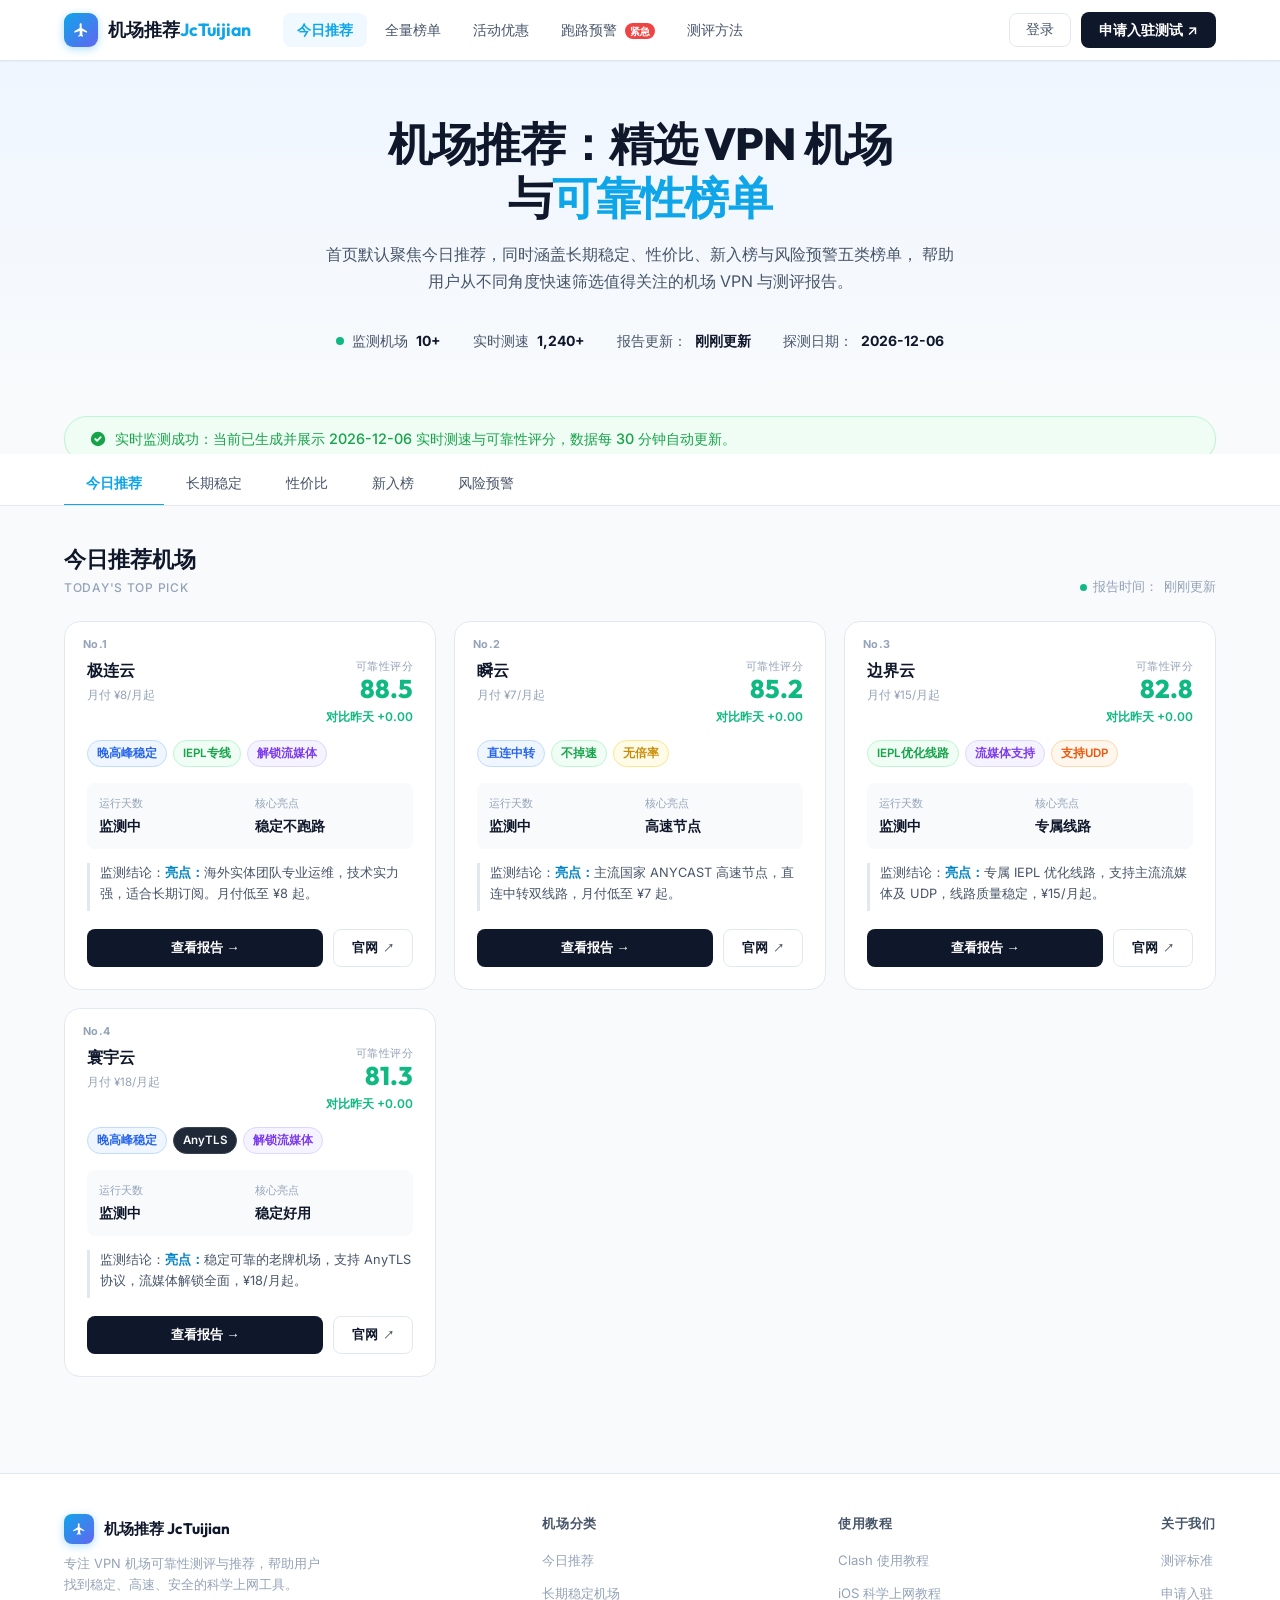
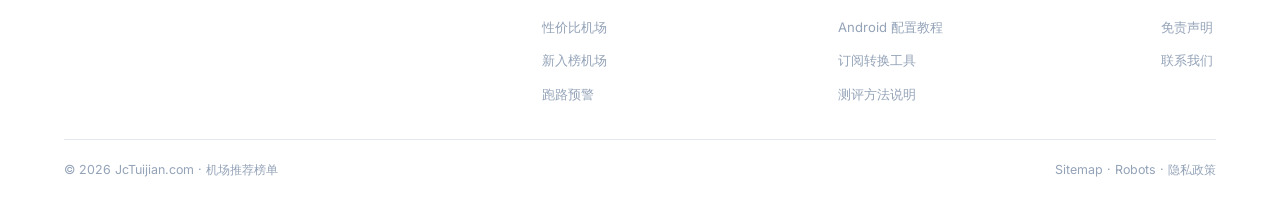
==== index.html @ 00d5c55c "feat: implement site detection date with dynamic warning banner and add admin portal dashboard" ====
<!DOCTYPE html>
<html lang="zh-CN">
<head>
  <meta charset="UTF-8" />
  <meta name="viewport" content="width=device-width, initial-scale=1.0" />

  <!-- ── SEO 核心 ────────────────────────────────────────── -->
  <title>机场推荐榜单 | 2026年稳定VPN机场测评与科学上网指南 - JcTuijian</title>
  <meta name="description" content="2026年机场推荐榜单，实时监测61个VPN机场可靠性，覆盖今日推荐、长期稳定、性价比、新入榜与风险预警，助您科学上网，精选大象网络、秒秒云、锦云等优质机场。" />
  <meta name="keywords" content="机场推荐,VPN机场,科学上网,梯子推荐,便宜机场,稳定机场,Clash机场,2026机场推荐,机场测评" />
  <meta name="robots" content="index, follow" />
  <link rel="canonical" href="https://jctuijian.com/" />

  <!-- ── Open Graph ──────────────────────────────────────── -->
  <meta property="og:type"        content="website" />
  <meta property="og:url"         content="https://jctuijian.com/" />
  <meta property="og:title"       content="机场推荐榜单 | 2026年稳定VPN机场测评" />
  <meta property="og:description" content="实时监测61个VPN机场，覆盖今日推荐、长期稳定、性价比等分类，找到最适合你的科学上网方案。" />
  <meta property="og:locale"      content="zh_CN" />

  <!-- ── Twitter Card ────────────────────────────────────── -->
  <meta name="twitter:card"        content="summary_large_image" />
  <meta name="twitter:title"       content="机场推荐榜单 — JcTuijian" />
  <meta name="twitter:description" content="实时监测61个VPN机场可靠性，精选今日推荐机场。" />

  <!-- ── JSON-LD 结构化数据 ─────────────────────────────── -->
  <script type="application/ld+json">
  {
    "@context": "https://schema.org",
    "@type": "WebSite",
    "name": "机场推荐 JcTuijian",
    "url": "https://jctuijian.com/",
    "description": "2026年VPN机场推荐榜单，实时监测机场可靠性，覆盖今日推荐、长期稳定、性价比等分类。",
    "inLanguage": "zh-CN",
    "potentialAction": {
      "@type": "SearchAction",
      "target": "https://jctuijian.com/?q={search_term_string}",
      "query-input": "required name=search_term_string"
    }
  }
  </script>
  <script type="application/ld+json">
  {
    "@context": "https://schema.org",
    "@type": "ItemList",
    "name": "2026年机场VPN推荐榜单",
    "url": "https://jctuijian.com/",
    "numberOfItems": 9,
    "itemListElement": [
      { "@type": "ListItem", "position": 1, "name": "大象网络", "url": "https://jctuijian.com/airports/elephant/" },
      { "@type": "ListItem", "position": 2, "name": "Now加速",  "url": "https://jctuijian.com/airports/now/" },
      { "@type": "ListItem", "position": 3, "name": "山水云",   "url": "https://jctuijian.com/airports/shanshui/" },
      { "@type": "ListItem", "position": 4, "name": "瞬云",     "url": "https://jctuijian.com/airports/shun/" },
      { "@type": "ListItem", "position": 5, "name": "仙路湾",   "url": "https://jctuijian.com/airports/xianlu/" },
      { "@type": "ListItem", "position": 6, "name": "锦云",     "url": "https://jctuijian.com/airports/jinyun/" }
    ]
  }
  </script>

  <!-- ── 样式 ────────────────────────────────────────────── -->
  <link rel="preconnect" href="https://fonts.googleapis.com" />
  <link rel="preconnect" href="https://fonts.gstatic.com" crossorigin />
  <link rel="stylesheet" href="assets/style.css" />

  <!-- ── Favicon ─────────────────────────────────────────── -->
  <link rel="icon" href="data:image/svg+xml,<svg xmlns='http://www.w3.org/2000/svg' viewBox='0 0 32 32'><rect width='32' height='32' rx='8' fill='%230EA5E9'/><text y='22' x='5' font-size='20'>✈</text></svg>" />
</head>
<body>

<!-- ══════════════════════════════════════════════════════════
     导航栏
══════════════════════════════════════════════════════════ -->
<header>
  <nav class="navbar" id="navbar" aria-label="主导航">
    <div class="container navbar-inner">

      <!-- Logo -->
      <a class="navbar-logo" href="index.html" aria-label="机场推荐 JcTuijian 首页">
        <div class="logo-icon" aria-hidden="true" style="display: flex; align-items: center; justify-content: center;">
          <svg viewBox="0 0 24 24" width="16" height="16" fill="currentColor">
            <path d="M21 16v-2l-8-5V3.5c0-.83-.67-1.5-1.5-1.5S10 2.67 10 3.5V9l-8 5v2l8-2.5V19l-2 1.5V22l3.5-1 3.5 1v-1.5L14 19v-5.5l7 2.5z"/>
          </svg>
        </div>
        <span>机场推荐<span style="color:var(--color-brand);">JcTuijian</span></span>
      </a>

      <!-- Nav Links -->
      <nav class="navbar-nav" aria-label="分类导航">
        <a href="index.html" id="nav-today">今日推荐</a>
        <a href="all.html" id="nav-all">全量榜单</a>
        <a href="promo.html" id="nav-promo">活动优惠</a>
        <a href="risk.html" id="nav-risk">跑路预警 <span class="badge">紧急</span></a>
        <a href="method.html" id="nav-method">测评方法</a>
      </nav>

      <!-- Actions -->
      <div class="navbar-actions">
        <button class="btn-ghost" id="btn-login" aria-label="登录">登录</button>
        <a href="portal.html" class="btn-primary" id="btn-apply" aria-label="申请入驻测试">
          申请入驻测试 ↗
        </a>
      </div>

    </div>
  </nav>
</header>

<!-- ══════════════════════════════════════════════════════════
     Hero 区
══════════════════════════════════════════════════════════ -->
<section class="hero" aria-labelledby="hero-title">
  <div class="container">
    <h1 id="hero-title">
      机场推荐：精选 VPN 机场<br />与<span>可靠性榜单</span>
    </h1>
    <p class="hero-subtitle">
      首页默认聚焦今日推荐，同时涵盖长期稳定、性价比、新入榜与风险预警五类榜单，
      帮助用户从不同角度快速筛选值得关注的机场 VPN 与测评报告。
    </p>

    <!-- 实时统计 -->
    <div class="hero-stats" aria-label="站点统计">
      <div class="hero-stat">
        <span class="dot" aria-hidden="true"></span>
        监测机场 <strong><span id="stat-monitored">0</span>+</strong>
      </div>
      <div class="hero-stat">
        实时测速 <strong><span id="stat-speedtests">0</span>+</strong>
      </div>
      <div class="hero-stat">
        报告更新：<strong><span id="stat-update">--</span></strong>
      </div>
      <div class="hero-stat">
        探测日期：<strong><span id="stat-detect-date">--</span></strong>
      </div>
    </div>
  </div>
</section>

<!-- 监测提示条 -->
<div class="container" id="detect-notice-container" style="margin-top: 24px; margin-bottom: -8px; display: none;">
  <div id="detect-notice-bar" style="display: flex; align-items: center; gap: 8px; padding: 10px 24px; border-radius: 9999px; font-size: 0.9rem; font-weight: 500; border: 1px solid #fcd34d; background-color: #fffbeb; color: #b45309; box-shadow: 0 1px 2px 0 rgba(0, 0, 0, 0.05); flex-wrap: wrap;">
    <svg viewBox="0 0 20 20" fill="currentColor" style="width: 18px; height: 18px; flex-shrink: 0; color: #d97706;">
      <path fill-rule="evenodd" d="M8.257 3.099c.765-1.36 2.722-1.36 3.486 0l5.58 9.92c.75 1.334-.213 2.98-1.742 2.98H4.42c-1.53 0-2.493-1.646-1.743-2.98l5.58-9.92zM11 13a1 1 0 11-2 0 1 1 0 012 0zm-1-8a1 1 0 00-1 1v3a1 1 0 002 0V6a1 1 0 00-1-1z" clip-rule="evenodd" />
    </svg>
    <span id="detect-notice-text">--</span>
  </div>
</div>

<!-- ══════════════════════════════════════════════════════════
     分类 Tab 栏
══════════════════════════════════════════════════════════ -->
<div class="category-tabs" id="category-tabs" role="tablist" aria-label="机场分类">
  <div class="container">
    <div class="tabs-inner">
      <button class="tab-btn active" data-cat="today"  role="tab" aria-selected="true"  aria-controls="cards-grid" id="tab-today">
        今日推荐
      </button>
      <button class="tab-btn" data-cat="stable" role="tab" aria-selected="false" aria-controls="cards-grid" id="tab-stable">
        长期稳定
      </button>
      <button class="tab-btn" data-cat="value"  role="tab" aria-selected="false" aria-controls="cards-grid" id="tab-value">
        性价比
      </button>
      <button class="tab-btn" data-cat="new"    role="tab" aria-selected="false" aria-controls="cards-grid" id="tab-new">
        新入榜
      </button>
      <button class="tab-btn" data-cat="risk"   role="tab" aria-selected="false" aria-controls="cards-grid" id="tab-risk">
        风险预警
      </button>
    </div>
  </div>
</div>

<!-- ══════════════════════════════════════════════════════════
     排行榜主体
══════════════════════════════════════════════════════════ -->
<main id="ranking-section">
  <div class="container">
    <section class="section">

      <!-- Section Header -->
      <div class="section-header">
        <div class="section-title-group">
          <div class="section-icon" id="section-icon-text" aria-hidden="true" style="display:none"></div>
          <div>
            <h2 class="section-title" id="section-title-text">今日推荐机场</h2>
            <p class="section-subtitle">TODAY'S TOP PICK</p>
          </div>
        </div>
        <div class="section-meta">
          <span class="live-dot" aria-hidden="true"></span>
          报告时间：<span id="stat-update-2">19 小时前</span>
        </div>
      </div>

      <!-- 卡片网格（由 app.js 动态填充）-->
      <div class="cards-grid" id="cards-grid" role="list" aria-label="机场推荐列表">
        <!-- 加载占位 -->
        <div class="empty-state" style="grid-column:1/-1">
          <p>数据加载中...</p>
        </div>
      </div>

    </section>
  </div>
</main>

<!-- ══════════════════════════════════════════════════════════
     Footer
══════════════════════════════════════════════════════════ -->
<footer class="footer">
  <div class="container">
    <div class="footer-inner">

      <!-- Brand -->
      <div class="footer-brand">
        <div class="logo-row">
          <div class="logo-icon" style="width:30px;height:30px;background:linear-gradient(135deg,#0EA5E9,#6366F1);border-radius:8px;display:flex;align-items:center;justify-content:center;color:#fff;box-shadow:0 2px 8px rgba(14,165,233,.35)">
            <svg viewBox="0 0 24 24" width="14" height="14" fill="currentColor">
              <path d="M21 16v-2l-8-5V3.5c0-.83-.67-1.5-1.5-1.5S10 2.67 10 3.5V9l-8 5v2l8-2.5V19l-2 1.5V22l3.5-1 3.5 1v-1.5L14 19v-5.5l7 2.5z"/>
            </svg>
          </div>
          <span class="logo-text">机场推荐 JcTuijian</span>
        </div>
        <p>专注 VPN 机场可靠性测评与推荐，帮助用户找到稳定、高速、安全的科学上网工具。</p>
      </div>

      <!-- 快捷链接 -->
      <div class="footer-links">
        <h4>机场分类</h4>
        <ul>
          <li><a href="#">今日推荐</a></li>
          <li><a href="#">长期稳定机场</a></li>
          <li><a href="#">性价比机场</a></li>
          <li><a href="#">新入榜机场</a></li>
          <li><a href="#">跑路预警</a></li>
        </ul>
      </div>

      <!-- 教程 -->
      <div class="footer-links">
        <h4>使用教程</h4>
        <ul>
          <li><a href="#">Clash 使用教程</a></li>
          <li><a href="#">iOS 科学上网教程</a></li>
          <li><a href="#">Android 配置教程</a></li>
          <li><a href="#">订阅转换工具</a></li>
          <li><a href="#">测评方法说明</a></li>
        </ul>
      </div>

      <!-- 关于 -->
      <div class="footer-links">
        <h4>关于我们</h4>
        <ul>
          <li><a href="#">测评标准</a></li>
          <li><a href="#">申请入驻</a></li>
          <li><a href="#">免责声明</a></li>
          <li><a href="mailto:admin@jctuijian.com">联系我们</a></li>
        </ul>
      </div>

    </div>

    <!-- Bottom Bar -->
    <div class="footer-bottom">
      <span>© 2026 <a href="https://jctuijian.com/">JcTuijian.com</a> · 机场推荐榜单</span>
      <span>
        <a href="/sitemap.xml">Sitemap</a> ·
        <a href="/robots.txt">Robots</a> ·
        <a href="#">隐私政策</a>
      </span>
    </div>
  </div>
</footer>

<!-- ══════════════════════════════════════════════════════════
     脚本
══════════════════════════════════════════════════════════ -->
<script src="assets/data.js"></script>
<script src="assets/app.js"></script>

<!-- 开发提示（上线前删除）-->
<script>
  // 将 stat-update-2 与 stat-update 同步
  window.addEventListener('DOMContentLoaded', () => {
    const a = document.getElementById('stat-update');
    const b = document.getElementById('stat-update-2');
    if (a && b) {
      const observer = new MutationObserver(() => { b.textContent = a.textContent; });
      observer.observe(a, { childList: true, subtree: true, characterData: true });
      b.textContent = window.SITE_STATS?.lastUpdate || '--';
    }
  });
</script>

</body>
</html>
---- assets/style.css ----
/* ============================================================
   jctuijian.com — 全站设计系统
   ============================================================ */

@import url('https://fonts.googleapis.com/css2?family=Inter:wght@300;400;500;600;700;800&family=Outfit:wght@400;600;700;800&display=swap');

/* ── CSS 变量 ─────────────────────────────────────────────── */
:root {
  --font-body: 'Inter', 'PingFang SC', 'Microsoft YaHei', sans-serif;
  --font-display: 'Outfit', 'PingFang SC', sans-serif;

  --color-bg:        #F8FAFC;
  --color-surface:   #FFFFFF;
  --color-border:    #E2E8F0;
  --color-border-hover: #CBD5E1;

  --color-text-primary:   #0F172A;
  --color-text-secondary: #475569;
  --color-text-muted:     #94A3B8;

  --color-brand:      #0EA5E9;
  --color-brand-dark: #0284C7;
  --color-brand-bg:   #F0F9FF;

  --color-score-high:   #10B981;
  --color-score-mid:    #F59E0B;
  --color-score-low:    #EF4444;

  --color-risk-bg:    #FFF5F5;
  --color-risk-border:#FED7D7;

  --radius-sm:  8px;
  --radius-md:  12px;
  --radius-lg:  16px;
  --radius-xl:  20px;

  --shadow-sm:  0 1px 3px rgba(0,0,0,.06), 0 1px 2px rgba(0,0,0,.04);
  --shadow-md:  0 4px 16px rgba(0,0,0,.08), 0 2px 6px rgba(0,0,0,.05);
  --shadow-lg:  0 8px 30px rgba(0,0,0,.10), 0 4px 12px rgba(0,0,0,.06);
  --shadow-hover: 0 12px 40px rgba(14,165,233,.15), 0 4px 16px rgba(0,0,0,.08);

  --transition: .18s cubic-bezier(.4,0,.2,1);
}

/* ── Reset & Base ─────────────────────────────────────────── */
*, *::before, *::after { box-sizing: border-box; margin: 0; padding: 0; }
html { scroll-behavior: smooth; font-size: 16px; }
body {
  font-family: var(--font-body);
  background: var(--color-bg);
  color: var(--color-text-primary);
  line-height: 1.6;
  -webkit-font-smoothing: antialiased;
}
a { text-decoration: none; color: inherit; }
img { max-width: 100%; }

/* ── Layout ───────────────────────────────────────────────── */
.container { max-width: 1200px; margin: 0 auto; padding: 0 24px; }

/* ── Navbar ───────────────────────────────────────────────── */
.navbar {
  position: sticky; top: 0; z-index: 100;
  background: rgba(255,255,255,.88);
  backdrop-filter: blur(16px);
  -webkit-backdrop-filter: blur(16px);
  border-bottom: 1px solid var(--color-border);
  box-shadow: 0 1px 0 rgba(0,0,0,.04);
}
.navbar-inner {
  display: flex; align-items: center; justify-content: space-between;
  height: 60px; gap: 32px;
}
.navbar-logo {
  display: flex; align-items: center; gap: 10px;
  font-family: var(--font-display);
  font-size: 1.1rem; font-weight: 700;
  color: var(--color-text-primary);
  flex-shrink: 0;
}
.navbar-logo .logo-icon {
  width: 34px; height: 34px;
  background: linear-gradient(135deg, #0EA5E9 0%, #6366F1 100%);
  border-radius: 9px;
  display: flex; align-items: center; justify-content: center;
  font-size: 16px; color: #fff;
  box-shadow: 0 2px 8px rgba(14,165,233,.35);
}
.navbar-nav {
  display: flex; align-items: center; gap: 4px; flex: 1;
}
.navbar-nav a {
  padding: 6px 14px; border-radius: var(--radius-sm);
  font-size: .875rem; font-weight: 500;
  color: var(--color-text-secondary);
  transition: background var(--transition), color var(--transition);
  white-space: nowrap;
  position: relative;
}
.navbar-nav a:hover { background: var(--color-brand-bg); color: var(--color-brand); }
.navbar-nav a.active { background: var(--color-brand-bg); color: var(--color-brand); font-weight: 600; }
.navbar-nav .badge {
  display: inline-block;
  background: #EF4444; color: #fff;
  font-size: 10px; font-weight: 700;
  padding: 1px 5px; border-radius: 20px;
  margin-left: 4px; vertical-align: middle;
  line-height: 1.4;
}
.navbar-actions { display: flex; align-items: center; gap: 10px; flex-shrink: 0; }
.btn-ghost {
  padding: 7px 16px; border-radius: var(--radius-sm);
  font-size: .875rem; font-weight: 500;
  color: var(--color-text-secondary); background: transparent;
  border: 1px solid var(--color-border);
  cursor: pointer; transition: all var(--transition);
}
.btn-ghost:hover { border-color: var(--color-brand); color: var(--color-brand); }
.btn-primary {
  padding: 7px 18px; border-radius: var(--radius-sm);
  font-size: .875rem; font-weight: 600;
  background: var(--color-text-primary); color: #fff;
  border: none; cursor: pointer;
  transition: all var(--transition);
  display: flex; align-items: center; gap: 6px;
  white-space: nowrap;
}
.btn-primary:hover { background: #334155; transform: translateY(-1px); box-shadow: var(--shadow-md); }

/* ── Hero ─────────────────────────────────────────────────── */
.hero {
  padding: 56px 0 40px;
  text-align: center;
  background: linear-gradient(180deg, #EFF6FF 0%, var(--color-bg) 100%);
}
.hero h1 {
  font-family: var(--font-display);
  font-size: clamp(1.8rem, 4vw, 2.8rem);
  font-weight: 800; line-height: 1.2;
  color: var(--color-text-primary);
  letter-spacing: -.02em; margin-bottom: 16px;
}
.hero h1 span { color: var(--color-brand); }
.hero-subtitle {
  max-width: 640px; margin: 0 auto 32px;
  color: var(--color-text-secondary); font-size: 1rem; line-height: 1.7;
}
.hero-stats {
  display: inline-flex; gap: 32px; flex-wrap: wrap;
  align-items: center; justify-content: center;
}
.hero-stat {
  display: flex; align-items: center; gap: 8px;
  font-size: .875rem; color: var(--color-text-secondary);
}
.hero-stat .dot {
  width: 8px; height: 8px; border-radius: 50%;
  background: #10B981; animation: pulse 2s infinite;
}
@keyframes pulse {
  0%, 100% { opacity: 1; transform: scale(1); }
  50%       { opacity: .6; transform: scale(1.3); }
}
.hero-stat strong { color: var(--color-text-primary); font-weight: 700; }

/* ── Category Tabs ────────────────────────────────────────── */
.category-tabs {
  padding: 8px 0 0;
  border-bottom: 1px solid var(--color-border);
  background: var(--color-surface);
  position: sticky; top: 60px; z-index: 90;
}
.tabs-inner {
  display: flex; gap: 0; overflow-x: auto;
  -ms-overflow-style: none; scrollbar-width: none;
}
.tabs-inner::-webkit-scrollbar { display: none; }
.tab-btn {
  flex-shrink: 0;
  padding: 12px 22px 11px;
  border: none; background: transparent;
  font-family: var(--font-body); font-size: .9rem; font-weight: 500;
  color: var(--color-text-secondary); cursor: pointer;
  border-bottom: 2px solid transparent; margin-bottom: -1px;
  transition: all var(--transition); white-space: nowrap;
}
.tab-btn:hover { color: var(--color-brand); }
.tab-btn.active {
  color: var(--color-brand); font-weight: 600;
  border-bottom-color: var(--color-brand);
}
.tab-btn .tab-icon { margin-right: 6px; font-size: 1em; }

/* ── Section Header ───────────────────────────────────────── */
.section { padding: 36px 0; }
.section-header {
  display: flex; align-items: flex-end; justify-content: space-between;
  margin-bottom: 24px;
}
.section-title-group { display: flex; align-items: center; gap: 14px; }
.section-icon {
  width: 40px; height: 40px; border-radius: var(--radius-sm);
  background: linear-gradient(135deg, #0EA5E9, #6366F1);
  display: flex; align-items: center; justify-content: center;
  font-size: 18px; flex-shrink: 0;
  box-shadow: 0 4px 12px rgba(14,165,233,.3);
}
.section-title {
  font-family: var(--font-display); font-size: 1.35rem;
  font-weight: 700; color: var(--color-text-primary);
}
.section-subtitle {
  font-size: .75rem; font-weight: 500;
  color: var(--color-text-muted); letter-spacing: .06em;
  text-transform: uppercase; margin-top: 2px;
}
.section-meta {
  display: flex; align-items: center; gap: 6px;
  font-size: .8rem; color: var(--color-text-muted);
}
.section-meta .live-dot {
  width: 7px; height: 7px; border-radius: 50%;
  background: #10B981; flex-shrink: 0;
  animation: pulse 2s infinite;
}

/* ── Airport Card Grid ────────────────────────────────────── */
.cards-grid {
  display: grid;
  grid-template-columns: repeat(3, 1fr);
  gap: 18px;
}
@media (max-width: 900px) { .cards-grid { grid-template-columns: repeat(2, 1fr); } }
@media (max-width: 560px) { .cards-grid { grid-template-columns: 1fr; } }

/* ── Airport Card ─────────────────────────────────────────── */
.airport-card {
  background: var(--color-surface);
  border: 1px solid var(--color-border);
  border-radius: var(--radius-lg);
  padding: 22px;
  transition: all var(--transition);
  cursor: default;
  position: relative;
  overflow: hidden;
}
.airport-card::before {
  content: '';
  position: absolute; top: 0; left: 0; right: 0; height: 3px;
  background: linear-gradient(90deg, #0EA5E9, #6366F1);
  opacity: 0; transition: opacity var(--transition);
}
.airport-card:hover {
  border-color: var(--color-brand);
  box-shadow: var(--shadow-hover);
  transform: translateY(-3px);
}
.airport-card:hover::before { opacity: 1; }
.airport-card.risk-card {
  background: var(--color-risk-bg);
  border-color: var(--color-risk-border);
}
.airport-card.risk-card::before { background: linear-gradient(90deg, #EF4444, #F97316); }

/* Card Header */
.card-header { display: flex; align-items: flex-start; justify-content: space-between; margin-bottom: 14px; }
.card-name { font-weight: 700; font-size: 1rem; color: var(--color-text-primary); }
.card-score-wrap { text-align: right; flex-shrink: 0; }
.card-score-label { font-size: .68rem; color: var(--color-text-muted); font-weight: 500; letter-spacing: .04em; display: block; }
.card-score {
  font-family: var(--font-display);
  font-size: 1.6rem; font-weight: 800; line-height: 1;
}
.card-score.high  { color: var(--color-score-high); }
.card-score.mid   { color: var(--color-score-mid); }
.card-score.low   { color: var(--color-score-low); }
.card-delta {
  font-size: .75rem; font-weight: 600;
  color: #10B981; margin-top: 2px; display: block;
}
.card-delta.down { color: var(--color-score-low); }

/* Tags */
.card-tags { display: flex; flex-wrap: wrap; gap: 6px; margin-bottom: 16px; }
.card-tag {
  display: inline-flex; align-items: center;
  padding: 3px 9px; border-radius: 20px;
  font-size: .72rem; font-weight: 600;
  border-width: 1px; border-style: solid;
  white-space: nowrap;
}

/* Meta row */
.card-meta {
  display: grid; grid-template-columns: 1fr 1fr;
  gap: 10px; margin-bottom: 14px;
  padding: 12px; background: var(--color-bg);
  border-radius: var(--radius-sm);
}
.meta-item .meta-label { font-size: .7rem; color: var(--color-text-muted); font-weight: 500; margin-bottom: 2px; }
.meta-item .meta-value { font-size: .875rem; font-weight: 700; color: var(--color-text-primary); }

/* Conclusion */
.card-conclusion {
  font-size: .8rem; line-height: 1.6;
  color: var(--color-text-secondary);
  border-left: 3px solid var(--color-border);
  padding-left: 10px; margin-bottom: 18px;
  min-height: 48px;
}
.card-conclusion strong { color: var(--color-brand-dark); }

/* Card Actions */
.card-actions { display: flex; gap: 10px; }
.btn-report {
  flex: 1; padding: 9px 14px; border-radius: var(--radius-sm);
  background: var(--color-text-primary); color: #fff;
  font-size: .83rem; font-weight: 600;
  border: none; cursor: pointer;
  transition: all var(--transition);
  text-align: center; display: flex; align-items: center; justify-content: center; gap: 4px;
}
.btn-report:hover { background: #1E293B; transform: translateY(-1px); }
.btn-official {
  flex: 0 0 auto; padding: 9px 18px; border-radius: var(--radius-sm);
  background: var(--color-surface); color: var(--color-text-primary);
  font-size: .83rem; font-weight: 600;
  border: 1px solid var(--color-border);
  cursor: pointer; transition: all var(--transition);
  display: flex; align-items: center; gap: 5px;
}
.btn-official:hover { border-color: var(--color-brand); color: var(--color-brand); }
.btn-official-icon { font-size: .85em; opacity: .7; }

/* Risk Card Overrides */
.risk-card .card-conclusion { border-left-color: #EF4444; }
.risk-card .btn-report { background: #EF4444; }
.risk-card .btn-report:hover { background: #DC2626; }

/* ── Empty State ──────────────────────────────────────────── */
.empty-state {
  text-align: center; padding: 60px 24px;
  color: var(--color-text-muted); font-size: .95rem;
}
.empty-state .icon { font-size: 2.5rem; margin-bottom: 12px; display: block; }

/* ── Footer ───────────────────────────────────────────────── */
.footer {
  margin-top: 60px;
  border-top: 1px solid var(--color-border);
  background: var(--color-surface);
  padding: 40px 0 28px;
}
.footer-inner {
  display: flex; justify-content: space-between; gap: 40px; flex-wrap: wrap;
}
.footer-brand .logo-row { display: flex; align-items: center; gap: 10px; margin-bottom: 10px; }
.footer-brand .logo-text { font-family: var(--font-display); font-weight: 700; font-size: .95rem; }
.footer-brand p { font-size: .8rem; color: var(--color-text-muted); max-width: 260px; line-height: 1.6; }
.footer-links h4 { font-size: .8rem; font-weight: 700; color: var(--color-text-secondary); margin-bottom: 12px; letter-spacing: .06em; text-transform: uppercase; }
.footer-links ul { list-style: none; display: flex; flex-direction: column; gap: 8px; }
.footer-links a { font-size: .82rem; color: var(--color-text-muted); transition: color var(--transition); }
.footer-links a:hover { color: var(--color-brand); }
.footer-bottom {
  margin-top: 32px; padding-top: 20px;
  border-top: 1px solid var(--color-border);
  display: flex; justify-content: space-between; align-items: center; flex-wrap: wrap; gap: 8px;
  font-size: .78rem; color: var(--color-text-muted);
}
.footer-bottom a { color: var(--color-text-muted); }
.footer-bottom a:hover { color: var(--color-brand); }

/* ── Redirect Page ────────────────────────────────────────── */
.redirect-page {
  min-height: 100vh;
  display: flex; align-items: center; justify-content: center;
  background: var(--color-bg);
}
.redirect-box {
  background: var(--color-surface);
  border: 1px solid var(--color-border);
  border-radius: var(--radius-xl);
  padding: 48px 40px; text-align: center;
  max-width: 400px; width: 100%;
  box-shadow: var(--shadow-lg);
}
.redirect-spinner {
  width: 48px; height: 48px; border-radius: 50%;
  border: 3px solid var(--color-border);
  border-top-color: var(--color-brand);
  animation: spin .8s linear infinite;
  margin: 0 auto 20px;
}
@keyframes spin { to { transform: rotate(360deg); } }
.redirect-title { font-family: var(--font-display); font-size: 1.2rem; font-weight: 700; margin-bottom: 8px; }
.redirect-desc { font-size: .88rem; color: var(--color-text-muted); }
.redirect-cta { margin-top: 24px; }
.redirect-cta a {
  display: inline-block; padding: 10px 24px;
  background: var(--color-brand); color: #fff;
  border-radius: var(--radius-sm); font-weight: 600; font-size: .875rem;
  transition: background var(--transition);
}
.redirect-cta a:hover { background: var(--color-brand-dark); }

/* ── Animations ───────────────────────────────────────────── */
@keyframes fadeUp {
  from { opacity: 0; transform: translateY(16px); }
  to   { opacity: 1; transform: translateY(0); }
}
.airport-card { animation: fadeUp .35s ease both; }
.airport-card:nth-child(1)  { animation-delay: .03s; }
.airport-card:nth-child(2)  { animation-delay: .07s; }
.airport-card:nth-child(3)  { animation-delay: .11s; }
.airport-card:nth-child(4)  { animation-delay: .15s; }
.airport-card:nth-child(5)  { animation-delay: .19s; }
.airport-card:nth-child(6)  { animation-delay: .23s; }

/* ── Utilities ────────────────────────────────────────────── */
.sr-only { position: absolute; width: 1px; height: 1px; overflow: hidden; clip: rect(0,0,0,0); }

/* ── 动态模块专属样式 (优惠、预警、测评等) ─────────────────── */
.promo-list {
  display: grid;
  grid-template-columns: repeat(2, 1fr);
  gap: 20px;
}
@media (max-width: 768px) { .promo-list { grid-template-columns: 1fr; } }

.promo-card {
  background: var(--color-surface);
  border: 1px solid var(--color-border);
  border-radius: var(--radius-lg);
  padding: 24px;
  position: relative;
  overflow: hidden;
  box-shadow: var(--shadow-sm);
  transition: all var(--transition);
}
.promo-card:hover {
  transform: translateY(-2px);
  box-shadow: var(--shadow-md);
  border-color: var(--color-brand);
}
.promo-badge {
  position: absolute; top: 12px; right: 12px;
  background: #FEF3C7; color: #D97706;
  font-size: 0.72rem; font-weight: 700;
  padding: 3px 9px; border-radius: 20px;
}
.promo-airport-name { font-size: 1.15rem; font-weight: 700; color: var(--color-text-primary); margin-bottom: 6px; }
.promo-title { font-size: 1rem; font-weight: 600; color: var(--color-brand-dark); margin-bottom: 12px; }
.promo-code-wrap {
  display: flex; align-items: center; justify-content: space-between;
  background: var(--color-bg); border: 1px dashed var(--color-border);
  padding: 10px 16px; border-radius: var(--radius-sm); margin-bottom: 16px;
}
.promo-code { font-family: monospace; font-size: 1.05rem; font-weight: 700; color: #1E293B; letter-spacing: 0.05em; }
.promo-copy-btn {
  background: var(--color-brand); color: #fff; border: none;
  padding: 4px 10px; border-radius: 4px; font-size: 0.75rem; font-weight: 600;
  cursor: pointer; transition: background var(--transition);
}
.promo-copy-btn:hover { background: var(--color-brand-dark); }
.promo-desc { font-size: 0.8rem; color: var(--color-text-secondary); line-height: 1.5; }

/* 跑路预警专属样式 */
.warning-log-list {
  display: flex; flex-direction: column; gap: 14px;
}
.warning-log-card {
  background: #FFF5F5; border: 1px solid #FED7D7;
  border-radius: var(--radius-md); padding: 18px 22px;
  display: flex; align-items: center; justify-content: space-between; gap: 20px;
}
@media (max-width: 640px) {
  .warning-log-card { flex-direction: column; align-items: flex-start; gap: 12px; }
}
.warning-log-left { display: flex; align-items: center; gap: 16px; }
.warning-status-badge {
  background: #EF4444; color: #fff; font-size: 0.75rem; font-weight: 700;
  padding: 4px 10px; border-radius: 4px; white-space: nowrap;
}
.warning-airport-info h4 { font-size: 1.05rem; font-weight: 700; color: #9B1C1C; }
.warning-airport-info p { font-size: 0.8rem; color: #B91C1C; margin-top: 2px; }
.warning-log-right { text-align: right; font-size: 0.8rem; color: #9B1C1C; }
.warning-time { font-weight: 600; }
.warning-detail-btn {
  margin-top: 6px; display: inline-block; color: #7F1D1D; text-decoration: underline; font-weight: 600;
}

/* 测评方法专属样式 */
.method-container {
  background: var(--color-surface); border: 1px solid var(--color-border);
  border-radius: var(--radius-lg); padding: 32px; box-shadow: var(--shadow-sm);
}
.method-grid {
  display: grid; grid-template-columns: repeat(4, 1fr); gap: 20px; margin-top: 24px;
}
@media (max-width: 768px) { .method-grid { grid-template-columns: repeat(2, 1fr); } }
@media (max-width: 480px) { .method-grid { grid-template-columns: 1fr; } }

.method-step {
  text-align: center; padding: 20px 16px; background: var(--color-bg);
  border-radius: var(--radius-md); border: 1px solid var(--color-border);
}
.method-step-icon { font-size: 2.2rem; margin-bottom: 12px; display: block; }
.method-step h4 { font-size: 0.95rem; font-weight: 700; color: var(--color-text-primary); margin-bottom: 6px; }
.method-step p { font-size: 0.78rem; color: var(--color-text-secondary); line-height: 1.5; }
.method-intro-text { font-size: 0.9rem; color: var(--color-text-secondary); line-height: 1.7; }
.method-table {
  width: 100%; border-collapse: collapse; margin-top: 24px; font-size: 0.85rem;
}
.method-table th, .method-table td {
  padding: 12px; border: 1px solid var(--color-border); text-align: left;
}
.method-table th { background: var(--color-bg); font-weight: 700; }

/* ── 空白优惠卡片样式 ─────────────────────────────────────── */
.promo-card.empty-promo-card {
  border: 2px dashed var(--color-border);
  background: rgba(248, 250, 252, 0.55);
  display: flex;
  flex-direction: column;
  align-items: center;
  justify-content: center;
  text-align: center;
  padding: 40px 24px;
  min-height: 240px;
  color: var(--color-text-muted);
  cursor: default;
  box-shadow: none;
}
.promo-card.empty-promo-card:hover {
  transform: none;
  box-shadow: none;
  border-color: var(--color-border);
}
.empty-promo-title {
  font-size: 0.95rem;
  font-weight: 700;
  color: var(--color-text-secondary);
}
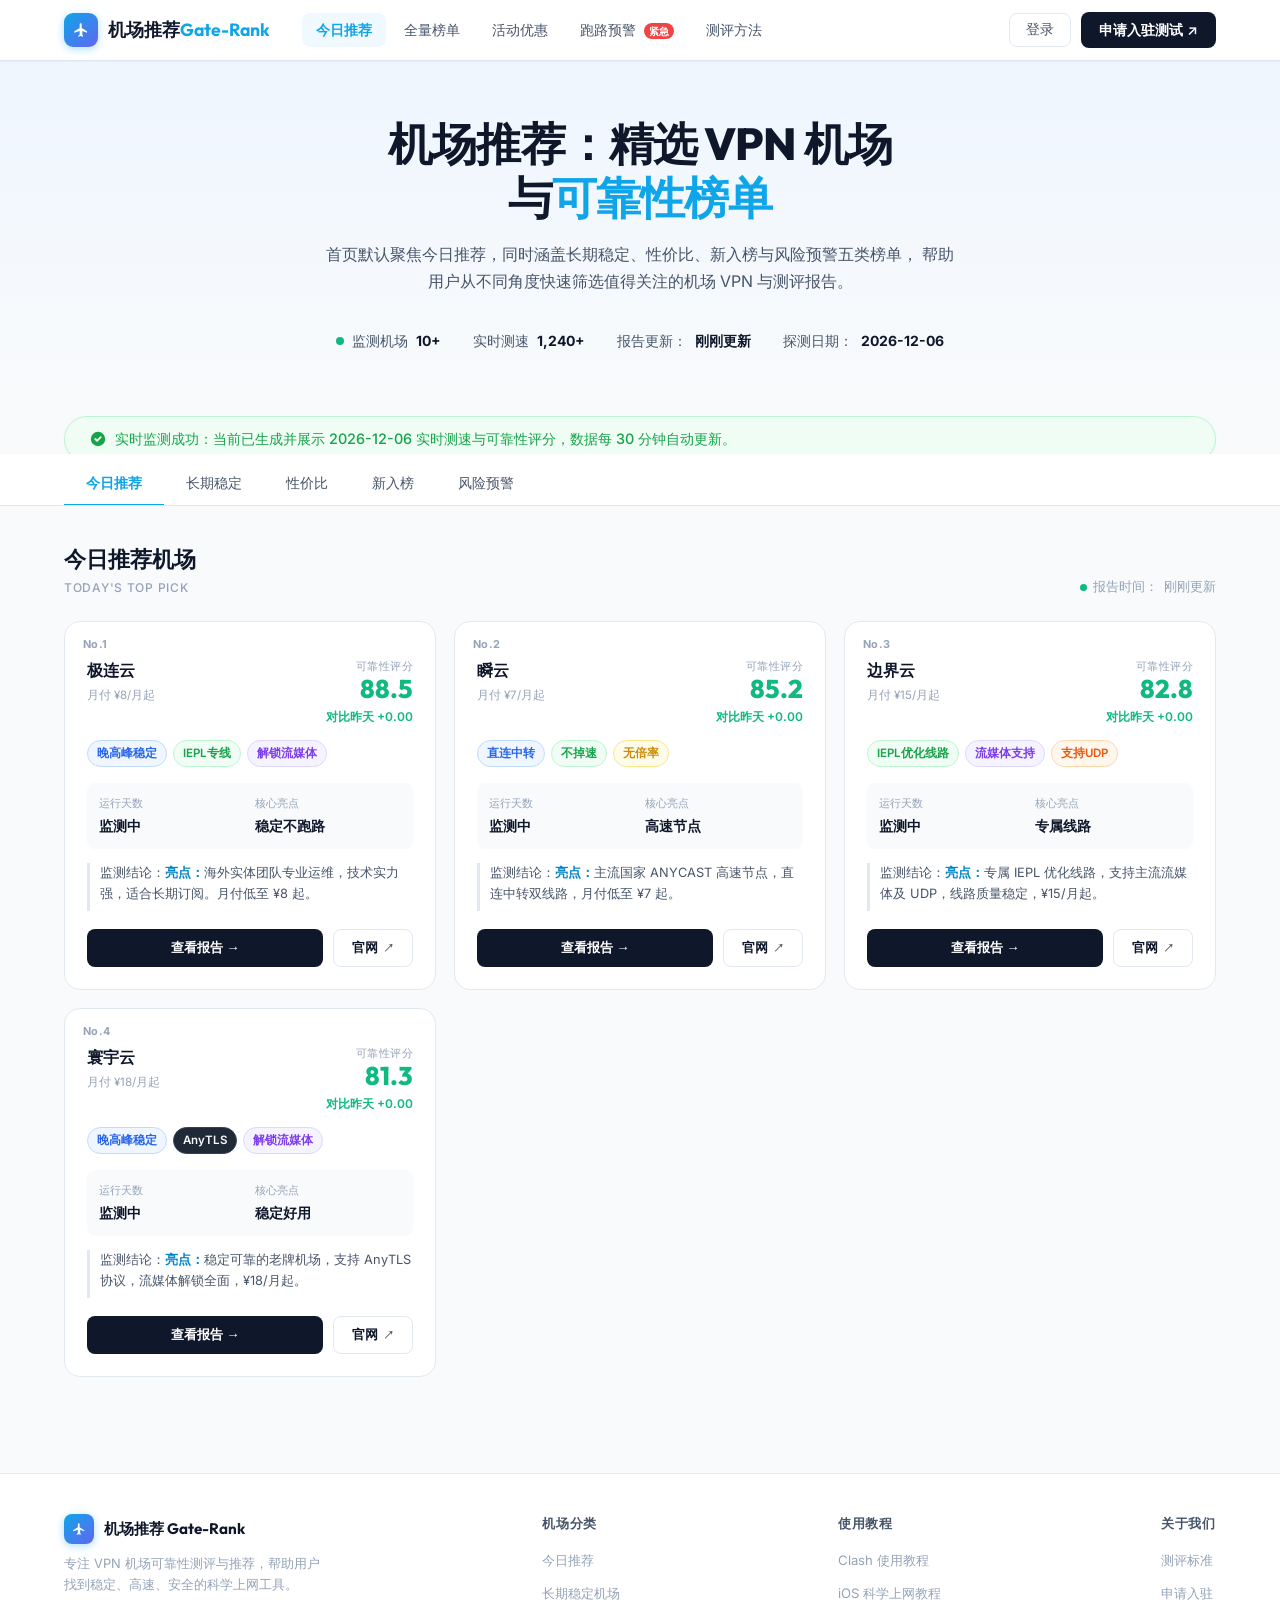
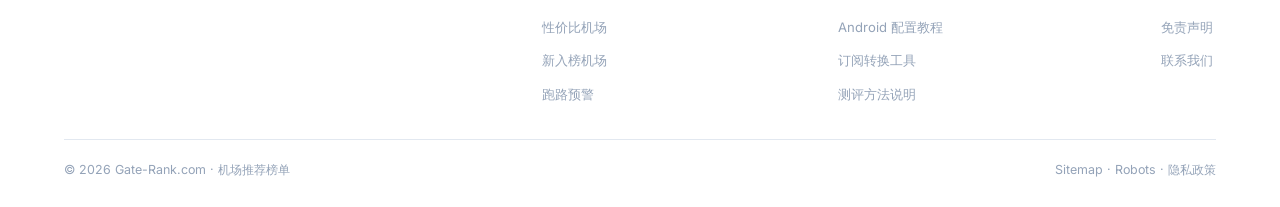
==== commit d058193c: "seo: replace jctuijian.com with gate-rank.com globally and set initial/default score to 75.0" ====
--- a/index.html
+++ b/index.html
@@ -5,22 +5,22 @@
   <meta name="viewport" content="width=device-width, initial-scale=1.0" />
 
   <!-- ── SEO 核心 ────────────────────────────────────────── -->
-  <title>机场推荐榜单 | 2026年稳定VPN机场测评与科学上网指南 - JcTuijian</title>
+  <title>机场推荐榜单 | 2026年稳定VPN机场测评与科学上网指南 - Gate-Rank</title>
   <meta name="description" content="2026年机场推荐榜单，实时监测61个VPN机场可靠性，覆盖今日推荐、长期稳定、性价比、新入榜与风险预警，助您科学上网，精选大象网络、秒秒云、锦云等优质机场。" />
   <meta name="keywords" content="机场推荐,VPN机场,科学上网,梯子推荐,便宜机场,稳定机场,Clash机场,2026机场推荐,机场测评" />
   <meta name="robots" content="index, follow" />
-  <link rel="canonical" href="https://jctuijian.com/" />
+  <link rel="canonical" href="https://gate-rank.com/" />
 
   <!-- ── Open Graph ──────────────────────────────────────── -->
   <meta property="og:type"        content="website" />
-  <meta property="og:url"         content="https://jctuijian.com/" />
+  <meta property="og:url"         content="https://gate-rank.com/" />
   <meta property="og:title"       content="机场推荐榜单 | 2026年稳定VPN机场测评" />
   <meta property="og:description" content="实时监测61个VPN机场，覆盖今日推荐、长期稳定、性价比等分类，找到最适合你的科学上网方案。" />
   <meta property="og:locale"      content="zh_CN" />
 
   <!-- ── Twitter Card ────────────────────────────────────── -->
   <meta name="twitter:card"        content="summary_large_image" />
-  <meta name="twitter:title"       content="机场推荐榜单 — JcTuijian" />
+  <meta name="twitter:title"       content="机场推荐榜单 — Gate-Rank" />
   <meta name="twitter:description" content="实时监测61个VPN机场可靠性，精选今日推荐机场。" />
 
   <!-- ── JSON-LD 结构化数据 ─────────────────────────────── -->
@@ -28,13 +28,13 @@
   {
     "@context": "https://schema.org",
     "@type": "WebSite",
-    "name": "机场推荐 JcTuijian",
-    "url": "https://jctuijian.com/",
+    "name": "机场推荐 Gate-Rank",
+    "url": "https://gate-rank.com/",
     "description": "2026年VPN机场推荐榜单，实时监测机场可靠性，覆盖今日推荐、长期稳定、性价比等分类。",
     "inLanguage": "zh-CN",
     "potentialAction": {
       "@type": "SearchAction",
-      "target": "https://jctuijian.com/?q={search_term_string}",
+      "target": "https://gate-rank.com/?q={search_term_string}",
       "query-input": "required name=search_term_string"
     }
   }
@@ -44,15 +44,15 @@
     "@context": "https://schema.org",
     "@type": "ItemList",
     "name": "2026年机场VPN推荐榜单",
-    "url": "https://jctuijian.com/",
+    "url": "https://gate-rank.com/",
     "numberOfItems": 9,
     "itemListElement": [
-      { "@type": "ListItem", "position": 1, "name": "大象网络", "url": "https://jctuijian.com/airports/elephant/" },
-      { "@type": "ListItem", "position": 2, "name": "Now加速",  "url": "https://jctuijian.com/airports/now/" },
-      { "@type": "ListItem", "position": 3, "name": "山水云",   "url": "https://jctuijian.com/airports/shanshui/" },
-      { "@type": "ListItem", "position": 4, "name": "瞬云",     "url": "https://jctuijian.com/airports/shun/" },
-      { "@type": "ListItem", "position": 5, "name": "仙路湾",   "url": "https://jctuijian.com/airports/xianlu/" },
-      { "@type": "ListItem", "position": 6, "name": "锦云",     "url": "https://jctuijian.com/airports/jinyun/" }
+      { "@type": "ListItem", "position": 1, "name": "大象网络", "url": "https://gate-rank.com/airports/elephant/" },
+      { "@type": "ListItem", "position": 2, "name": "Now加速",  "url": "https://gate-rank.com/airports/now/" },
+      { "@type": "ListItem", "position": 3, "name": "山水云",   "url": "https://gate-rank.com/airports/shanshui/" },
+      { "@type": "ListItem", "position": 4, "name": "瞬云",     "url": "https://gate-rank.com/airports/shun/" },
+      { "@type": "ListItem", "position": 5, "name": "仙路湾",   "url": "https://gate-rank.com/airports/xianlu/" },
+      { "@type": "ListItem", "position": 6, "name": "锦云",     "url": "https://gate-rank.com/airports/jinyun/" }
     ]
   }
   </script>
@@ -75,13 +75,13 @@
     <div class="container navbar-inner">
 
       <!-- Logo -->
-      <a class="navbar-logo" href="index.html" aria-label="机场推荐 JcTuijian 首页">
+      <a class="navbar-logo" href="index.html" aria-label="机场推荐 Gate-Rank 首页">
         <div class="logo-icon" aria-hidden="true" style="display: flex; align-items: center; justify-content: center;">
           <svg viewBox="0 0 24 24" width="16" height="16" fill="currentColor">
             <path d="M21 16v-2l-8-5V3.5c0-.83-.67-1.5-1.5-1.5S10 2.67 10 3.5V9l-8 5v2l8-2.5V19l-2 1.5V22l3.5-1 3.5 1v-1.5L14 19v-5.5l7 2.5z"/>
           </svg>
         </div>
-        <span>机场推荐<span style="color:var(--color-brand);">JcTuijian</span></span>
+        <span>机场推荐<span style="color:var(--color-brand);">Gate-Rank</span></span>
       </a>
 
       <!-- Nav Links -->
@@ -221,7 +221,7 @@
               <path d="M21 16v-2l-8-5V3.5c0-.83-.67-1.5-1.5-1.5S10 2.67 10 3.5V9l-8 5v2l8-2.5V19l-2 1.5V22l3.5-1 3.5 1v-1.5L14 19v-5.5l7 2.5z"/>
             </svg>
           </div>
-          <span class="logo-text">机场推荐 JcTuijian</span>
+          <span class="logo-text">机场推荐 Gate-Rank</span>
         </div>
         <p>专注 VPN 机场可靠性测评与推荐，帮助用户找到稳定、高速、安全的科学上网工具。</p>
       </div>
@@ -257,7 +257,7 @@
           <li><a href="#">测评标准</a></li>
           <li><a href="#">申请入驻</a></li>
           <li><a href="#">免责声明</a></li>
-          <li><a href="mailto:admin@jctuijian.com">联系我们</a></li>
+          <li><a href="mailto:admin@gate-rank.com">联系我们</a></li>
         </ul>
       </div>
 
@@ -265,7 +265,7 @@
 
     <!-- Bottom Bar -->
     <div class="footer-bottom">
-      <span>© 2026 <a href="https://jctuijian.com/">JcTuijian.com</a> · 机场推荐榜单</span>
+      <span>© 2026 <a href="https://gate-rank.com/">Gate-Rank.com</a> · 机场推荐榜单</span>
       <span>
         <a href="/sitemap.xml">Sitemap</a> ·
         <a href="/robots.txt">Robots</a> ·
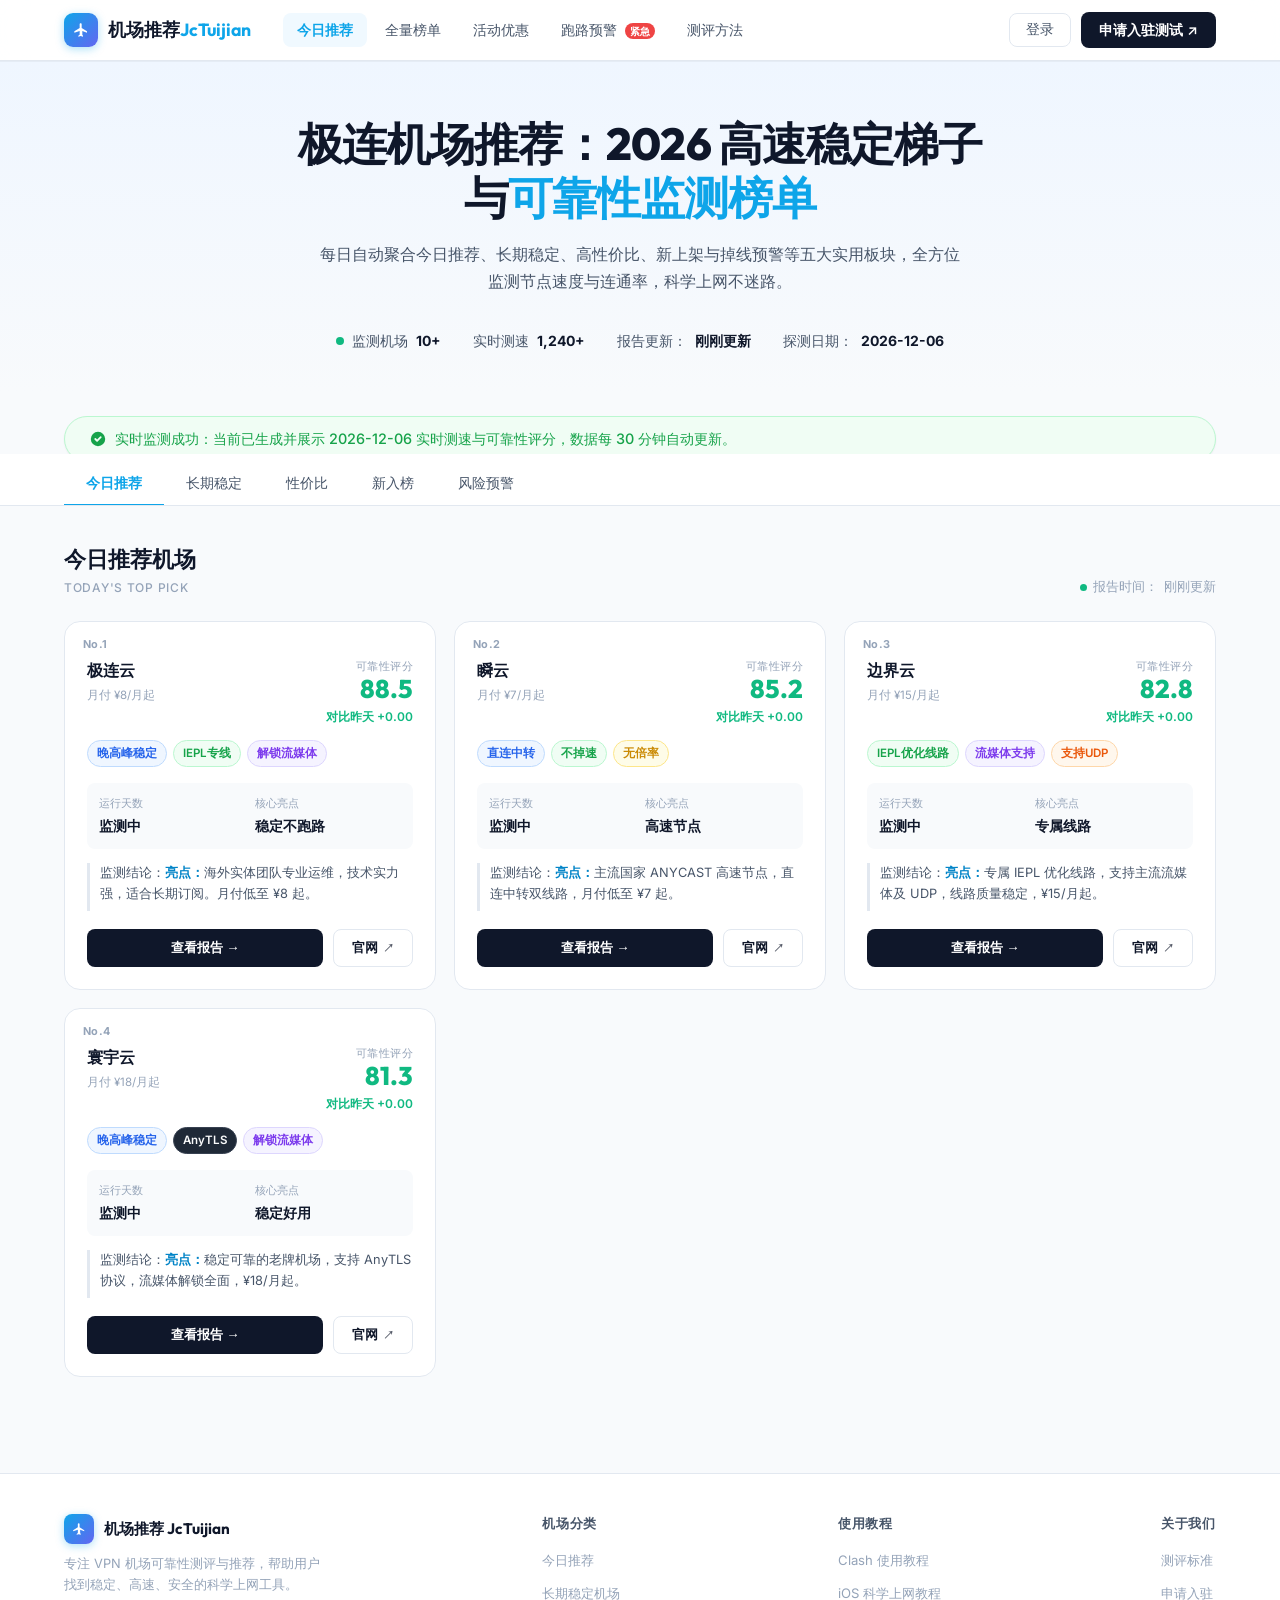
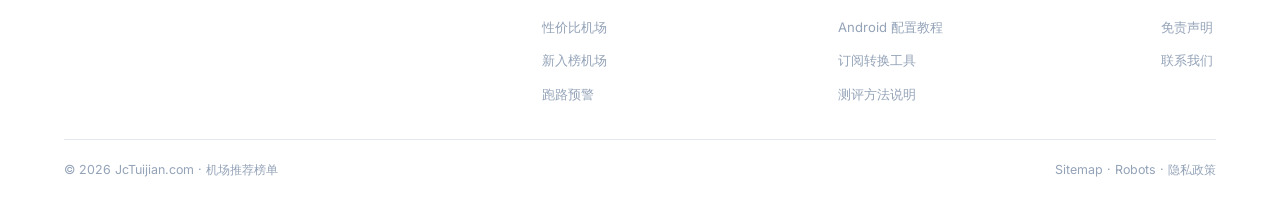
==== commit c79cd1c0: "seo: restore jctuijian.com domain globally and write unique metadata/copy to avoid duplicate content" ====
--- a/index.html
+++ b/index.html
@@ -5,36 +5,36 @@
   <meta name="viewport" content="width=device-width, initial-scale=1.0" />
 
   <!-- ── SEO 核心 ────────────────────────────────────────── -->
-  <title>机场推荐榜单 | 2026年稳定VPN机场测评与科学上网指南 - Gate-Rank</title>
-  <meta name="description" content="2026年机场推荐榜单，实时监测61个VPN机场可靠性，覆盖今日推荐、长期稳定、性价比、新入榜与风险预警，助您科学上网，精选大象网络、秒秒云、锦云等优质机场。" />
+  <title>2026常用机场推荐 | 高速稳定科学上网梯子测评与订阅指南 - JcTuijian</title>
+  <meta name="description" content="极连云推荐网（JcTuijian）为您提供2026年高速机场梯子实测。通过7x24小时官网可用性与节点网络测速，精选出稳定好用、超高性价比的Clash/Shadowsocks专线机场，防跑路预警更安全。" />
   <meta name="keywords" content="机场推荐,VPN机场,科学上网,梯子推荐,便宜机场,稳定机场,Clash机场,2026机场推荐,机场测评" />
   <meta name="robots" content="index, follow" />
-  <link rel="canonical" href="https://gate-rank.com/" />
+  <link rel="canonical" href="https://jctuijian.com/" />
 
   <!-- ── Open Graph ──────────────────────────────────────── -->
   <meta property="og:type"        content="website" />
-  <meta property="og:url"         content="https://gate-rank.com/" />
-  <meta property="og:title"       content="机场推荐榜单 | 2026年稳定VPN机场测评" />
-  <meta property="og:description" content="实时监测61个VPN机场，覆盖今日推荐、长期稳定、性价比等分类，找到最适合你的科学上网方案。" />
+  <meta property="og:url"         content="https://jctuijian.com/" />
+  <meta property="og:title"       content="极连机场推荐：2026 高速稳定梯子测评 与 可靠性监测榜单" />
+  <meta property="og:description" content="每日自动聚合今日推荐、长期稳定、高性价比、新上架与掉线预警等五大实用板块，全方位监测节点速度与连通率。" />
   <meta property="og:locale"      content="zh_CN" />
 
   <!-- ── Twitter Card ────────────────────────────────────── -->
   <meta name="twitter:card"        content="summary_large_image" />
-  <meta name="twitter:title"       content="机场推荐榜单 — Gate-Rank" />
-  <meta name="twitter:description" content="实时监测61个VPN机场可靠性，精选今日推荐机场。" />
+  <meta name="twitter:title"       content="极连机场推荐 — JcTuijian" />
+  <meta name="twitter:description" content="实时自动更新科学上网机场可靠性，精选今日推荐优质节点。" />
 
   <!-- ── JSON-LD 结构化数据 ─────────────────────────────── -->
   <script type="application/ld+json">
   {
     "@context": "https://schema.org",
     "@type": "WebSite",
-    "name": "机场推荐 Gate-Rank",
-    "url": "https://gate-rank.com/",
+    "name": "机场推荐 JcTuijian",
+    "url": "https://jctuijian.com/",
     "description": "2026年VPN机场推荐榜单，实时监测机场可靠性，覆盖今日推荐、长期稳定、性价比等分类。",
     "inLanguage": "zh-CN",
     "potentialAction": {
       "@type": "SearchAction",
-      "target": "https://gate-rank.com/?q={search_term_string}",
+      "target": "https://jctuijian.com/?q={search_term_string}",
       "query-input": "required name=search_term_string"
     }
   }
@@ -44,15 +44,15 @@
     "@context": "https://schema.org",
     "@type": "ItemList",
     "name": "2026年机场VPN推荐榜单",
-    "url": "https://gate-rank.com/",
+    "url": "https://jctuijian.com/",
     "numberOfItems": 9,
     "itemListElement": [
-      { "@type": "ListItem", "position": 1, "name": "大象网络", "url": "https://gate-rank.com/airports/elephant/" },
-      { "@type": "ListItem", "position": 2, "name": "Now加速",  "url": "https://gate-rank.com/airports/now/" },
-      { "@type": "ListItem", "position": 3, "name": "山水云",   "url": "https://gate-rank.com/airports/shanshui/" },
-      { "@type": "ListItem", "position": 4, "name": "瞬云",     "url": "https://gate-rank.com/airports/shun/" },
-      { "@type": "ListItem", "position": 5, "name": "仙路湾",   "url": "https://gate-rank.com/airports/xianlu/" },
-      { "@type": "ListItem", "position": 6, "name": "锦云",     "url": "https://gate-rank.com/airports/jinyun/" }
+      { "@type": "ListItem", "position": 1, "name": "大象网络", "url": "https://jctuijian.com/airports/elephant/" },
+      { "@type": "ListItem", "position": 2, "name": "Now加速",  "url": "https://jctuijian.com/airports/now/" },
+      { "@type": "ListItem", "position": 3, "name": "山水云",   "url": "https://jctuijian.com/airports/shanshui/" },
+      { "@type": "ListItem", "position": 4, "name": "瞬云",     "url": "https://jctuijian.com/airports/shun/" },
+      { "@type": "ListItem", "position": 5, "name": "仙路湾",   "url": "https://jctuijian.com/airports/xianlu/" },
+      { "@type": "ListItem", "position": 6, "name": "锦云",     "url": "https://jctuijian.com/airports/jinyun/" }
     ]
   }
   </script>
@@ -75,13 +75,13 @@
     <div class="container navbar-inner">
 
       <!-- Logo -->
-      <a class="navbar-logo" href="index.html" aria-label="机场推荐 Gate-Rank 首页">
+      <a class="navbar-logo" href="index.html" aria-label="机场推荐 JcTuijian 首页">
         <div class="logo-icon" aria-hidden="true" style="display: flex; align-items: center; justify-content: center;">
           <svg viewBox="0 0 24 24" width="16" height="16" fill="currentColor">
             <path d="M21 16v-2l-8-5V3.5c0-.83-.67-1.5-1.5-1.5S10 2.67 10 3.5V9l-8 5v2l8-2.5V19l-2 1.5V22l3.5-1 3.5 1v-1.5L14 19v-5.5l7 2.5z"/>
           </svg>
         </div>
-        <span>机场推荐<span style="color:var(--color-brand);">Gate-Rank</span></span>
+        <span>机场推荐<span style="color:var(--color-brand);">JcTuijian</span></span>
       </a>
 
       <!-- Nav Links -->
@@ -111,11 +111,10 @@
 <section class="hero" aria-labelledby="hero-title">
   <div class="container">
     <h1 id="hero-title">
-      机场推荐：精选 VPN 机场<br />与<span>可靠性榜单</span>
+      极连机场推荐：2026 高速稳定梯子<br />与<span>可靠性监测榜单</span>
     </h1>
     <p class="hero-subtitle">
-      首页默认聚焦今日推荐，同时涵盖长期稳定、性价比、新入榜与风险预警五类榜单，
-      帮助用户从不同角度快速筛选值得关注的机场 VPN 与测评报告。
+      每日自动聚合今日推荐、长期稳定、高性价比、新上架与掉线预警等五大实用板块，全方位监测节点速度与连通率，科学上网不迷路。
     </p>
 
     <!-- 实时统计 -->
@@ -221,7 +220,7 @@
               <path d="M21 16v-2l-8-5V3.5c0-.83-.67-1.5-1.5-1.5S10 2.67 10 3.5V9l-8 5v2l8-2.5V19l-2 1.5V22l3.5-1 3.5 1v-1.5L14 19v-5.5l7 2.5z"/>
             </svg>
           </div>
-          <span class="logo-text">机场推荐 Gate-Rank</span>
+          <span class="logo-text">机场推荐 JcTuijian</span>
         </div>
         <p>专注 VPN 机场可靠性测评与推荐，帮助用户找到稳定、高速、安全的科学上网工具。</p>
       </div>
@@ -257,7 +256,7 @@
           <li><a href="#">测评标准</a></li>
           <li><a href="#">申请入驻</a></li>
           <li><a href="#">免责声明</a></li>
-          <li><a href="mailto:admin@gate-rank.com">联系我们</a></li>
+          <li><a href="mailto:admin@jctuijian.com">联系我们</a></li>
         </ul>
       </div>
 
@@ -265,7 +264,7 @@
 
     <!-- Bottom Bar -->
     <div class="footer-bottom">
-      <span>© 2026 <a href="https://gate-rank.com/">Gate-Rank.com</a> · 机场推荐榜单</span>
+      <span>© 2026 <a href="https://jctuijian.com/">JcTuijian.com</a> · 机场推荐榜单</span>
       <span>
         <a href="/sitemap.xml">Sitemap</a> ·
         <a href="/robots.txt">Robots</a> ·
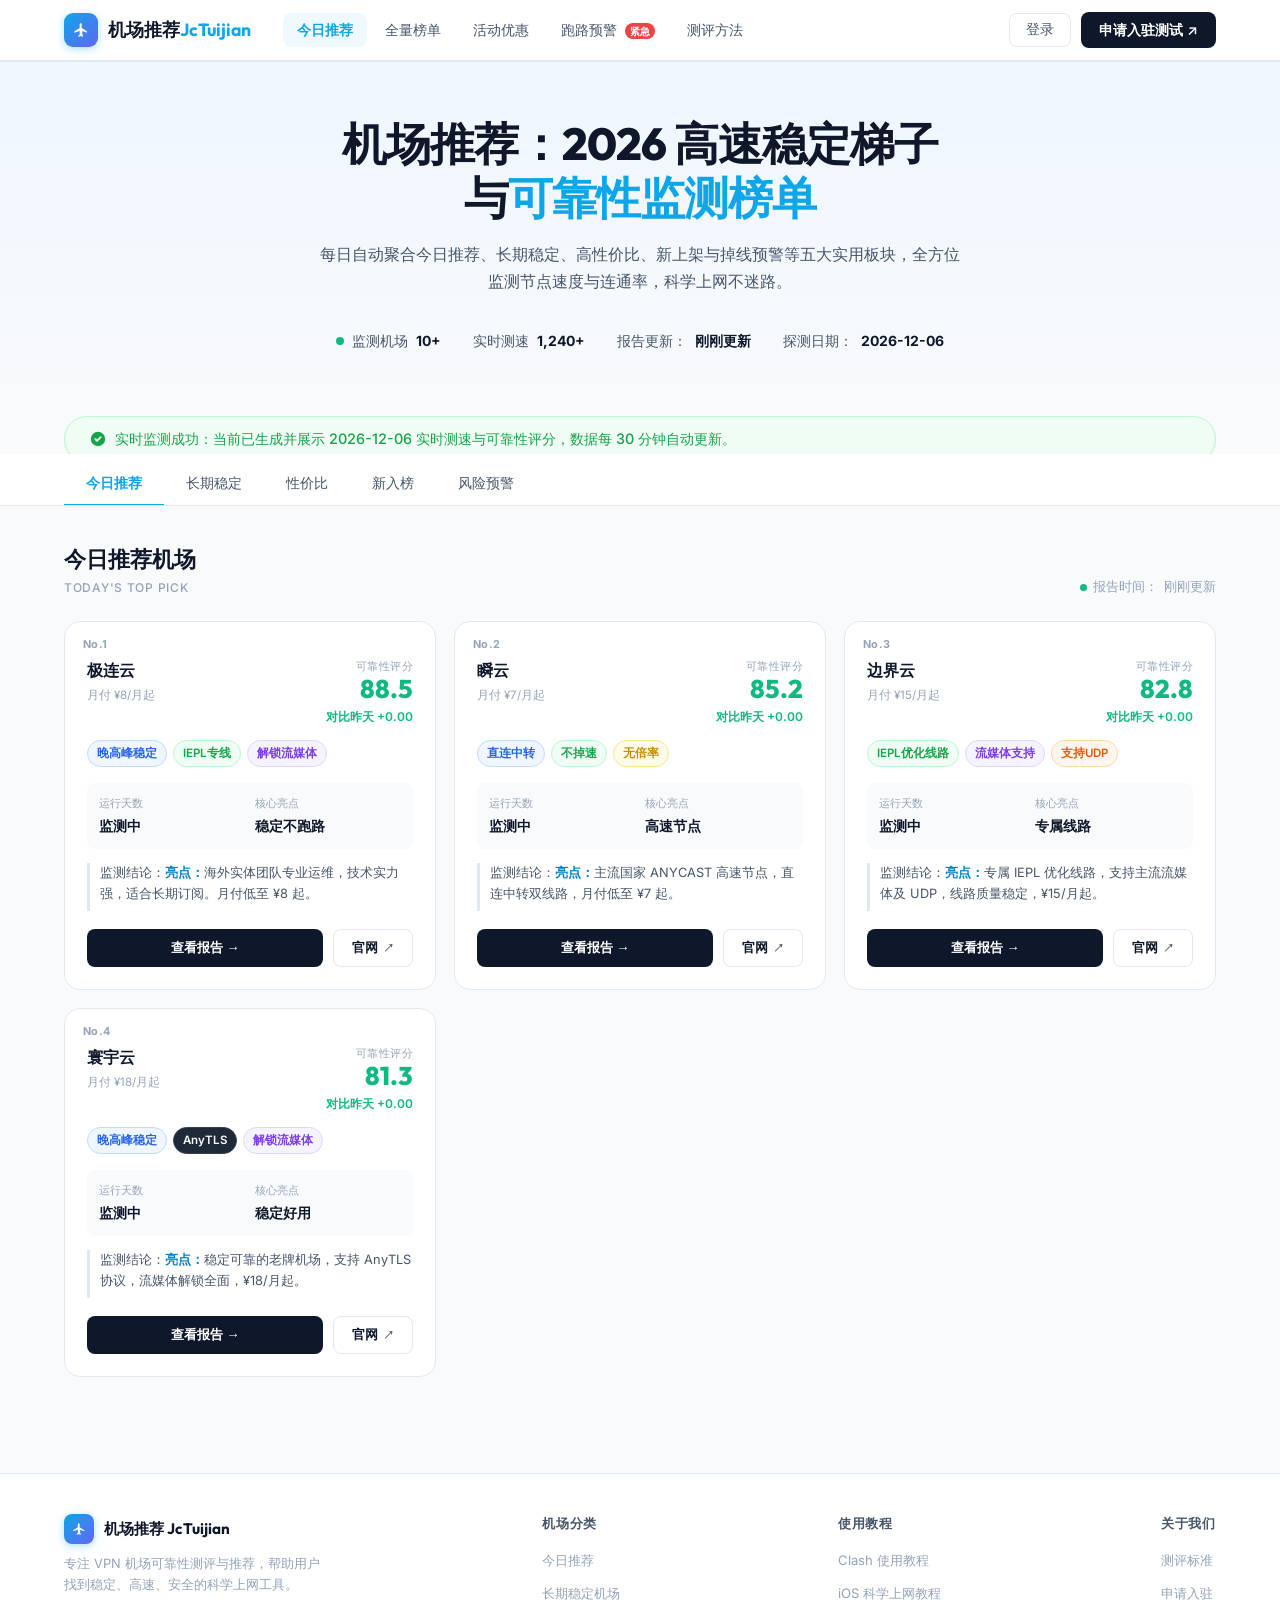
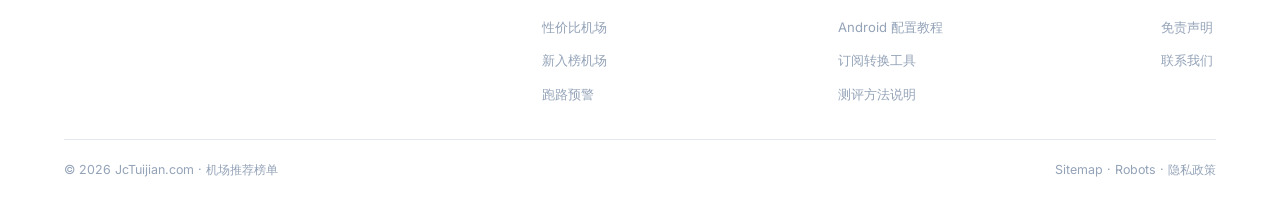
==== commit eea85175: "seo: remove the word 极连 from index.html metadata and hero title" ====
--- a/index.html
+++ b/index.html
@@ -6,7 +6,7 @@
 
   <!-- ── SEO 核心 ────────────────────────────────────────── -->
   <title>2026常用机场推荐 | 高速稳定科学上网梯子测评与订阅指南 - JcTuijian</title>
-  <meta name="description" content="极连云推荐网（JcTuijian）为您提供2026年高速机场梯子实测。通过7x24小时官网可用性与节点网络测速，精选出稳定好用、超高性价比的Clash/Shadowsocks专线机场，防跑路预警更安全。" />
+  <meta name="description" content="本站（JcTuijian）为您提供2026年高速机场梯子实测。通过7x24小时官网可用性与节点网络测速，精选出稳定好用、超高性价比的Clash/Shadowsocks专线机场，防跑路预警更安全。" />
   <meta name="keywords" content="机场推荐,VPN机场,科学上网,梯子推荐,便宜机场,稳定机场,Clash机场,2026机场推荐,机场测评" />
   <meta name="robots" content="index, follow" />
   <link rel="canonical" href="https://jctuijian.com/" />
@@ -14,13 +14,13 @@
   <!-- ── Open Graph ──────────────────────────────────────── -->
   <meta property="og:type"        content="website" />
   <meta property="og:url"         content="https://jctuijian.com/" />
-  <meta property="og:title"       content="极连机场推荐：2026 高速稳定梯子测评 与 可靠性监测榜单" />
+  <meta property="og:title"       content="机场推荐：2026 高速稳定梯子测评 与 可靠性监测榜单" />
   <meta property="og:description" content="每日自动聚合今日推荐、长期稳定、高性价比、新上架与掉线预警等五大实用板块，全方位监测节点速度与连通率。" />
   <meta property="og:locale"      content="zh_CN" />
 
   <!-- ── Twitter Card ────────────────────────────────────── -->
   <meta name="twitter:card"        content="summary_large_image" />
-  <meta name="twitter:title"       content="极连机场推荐 — JcTuijian" />
+  <meta name="twitter:title"       content="机场推荐 — JcTuijian" />
   <meta name="twitter:description" content="实时自动更新科学上网机场可靠性，精选今日推荐优质节点。" />
 
   <!-- ── JSON-LD 结构化数据 ─────────────────────────────── -->
@@ -111,7 +111,7 @@
 <section class="hero" aria-labelledby="hero-title">
   <div class="container">
     <h1 id="hero-title">
-      极连机场推荐：2026 高速稳定梯子<br />与<span>可靠性监测榜单</span>
+      机场推荐：2026 高速稳定梯子<br />与<span>可靠性监测榜单</span>
     </h1>
     <p class="hero-subtitle">
       每日自动聚合今日推荐、长期稳定、高性价比、新上架与掉线预警等五大实用板块，全方位监测节点速度与连通率，科学上网不迷路。
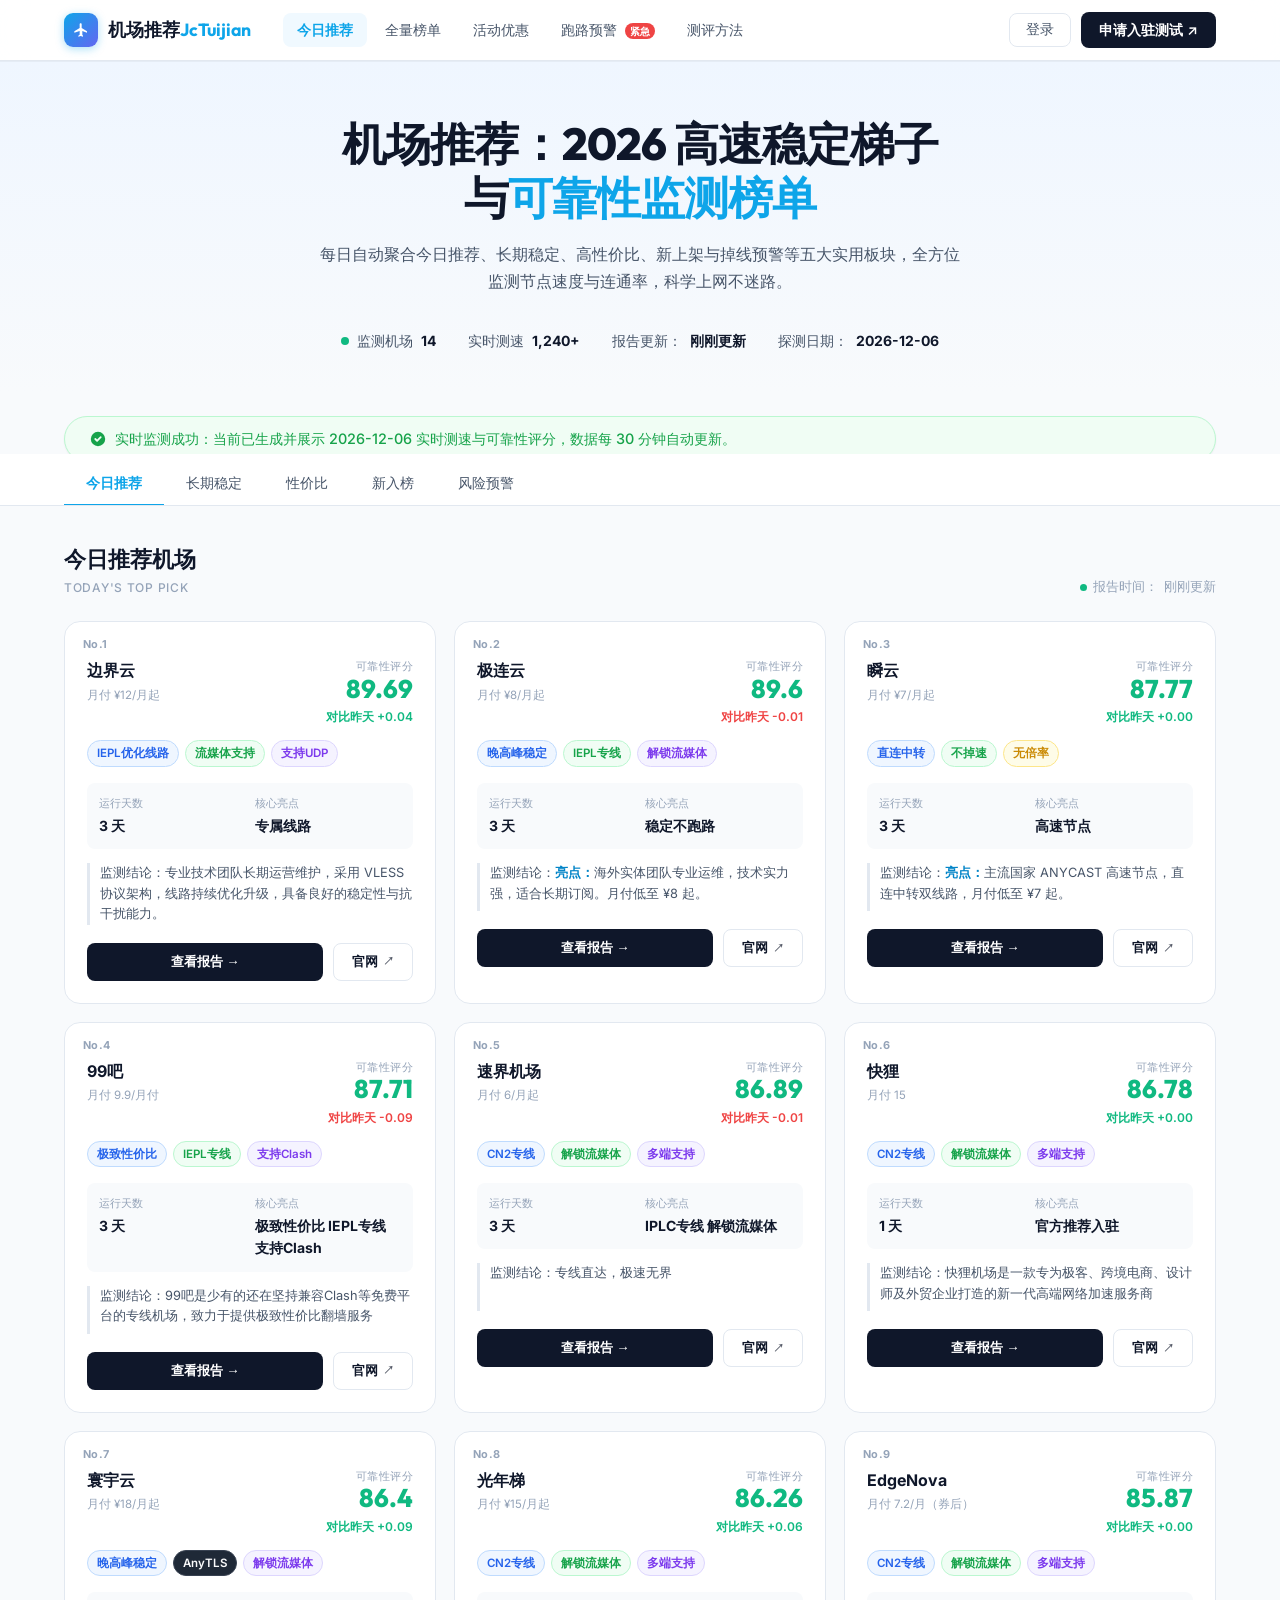
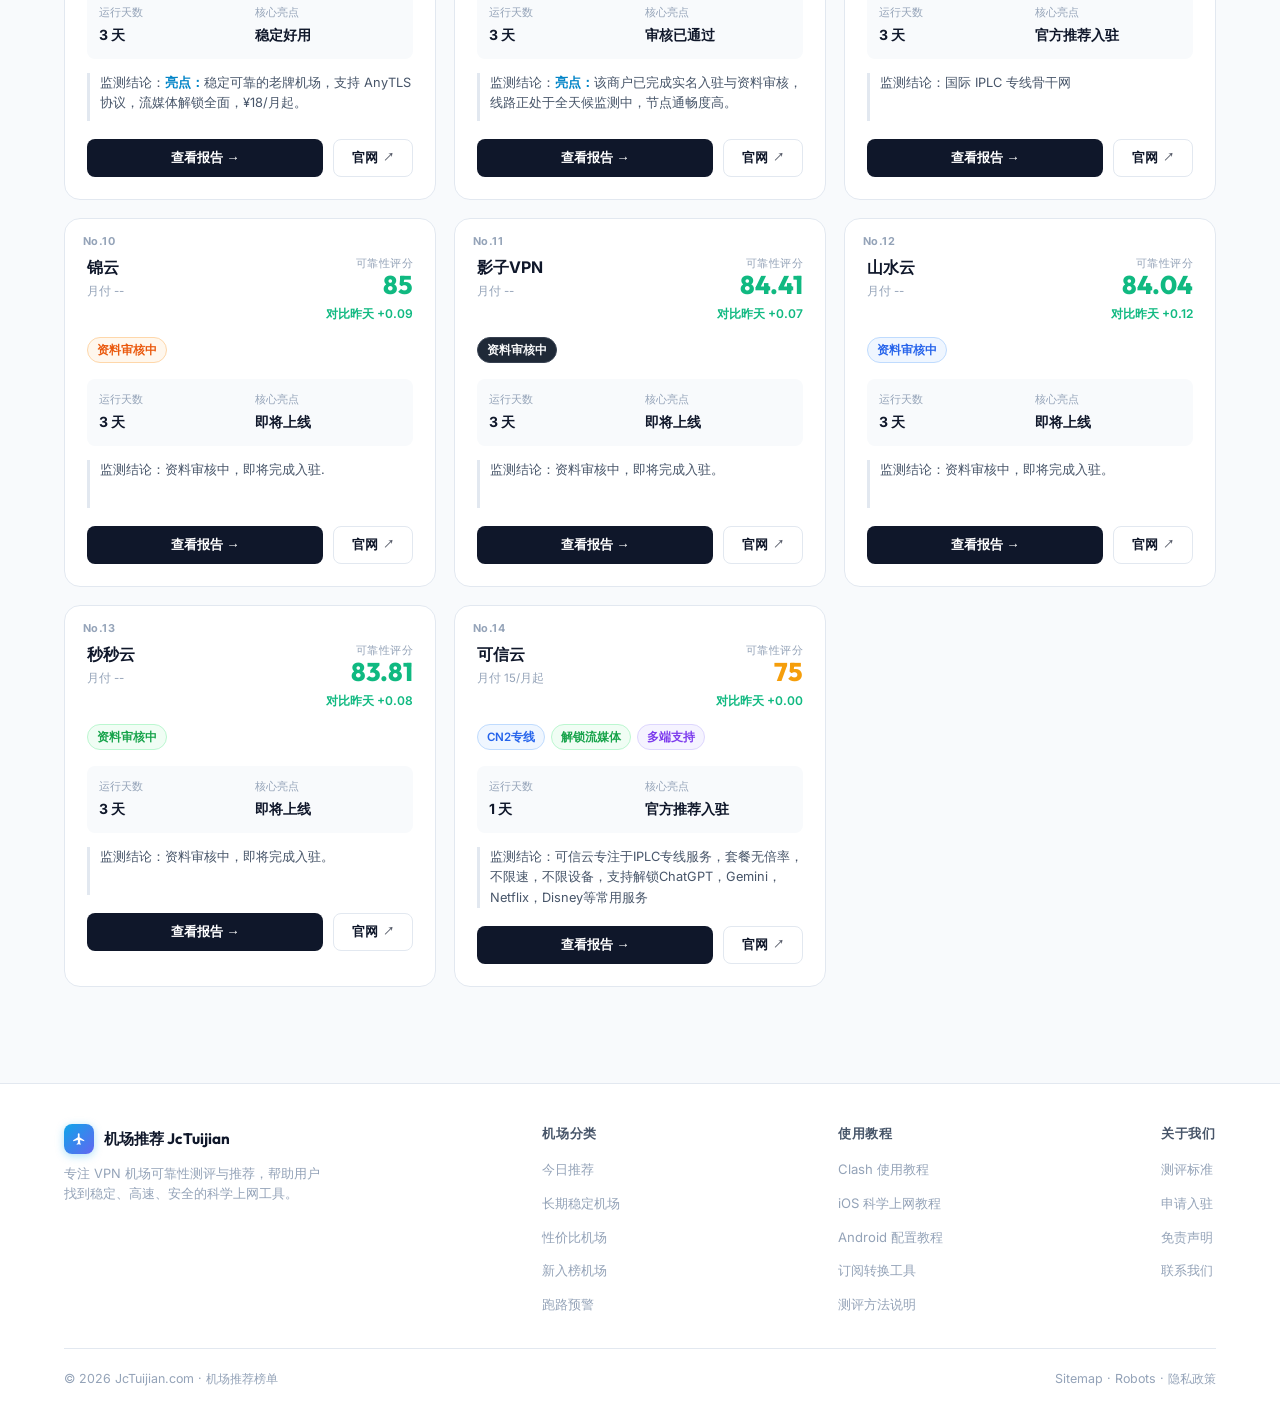
==== commit b5e98492: "fix: dynamically sync monitored airport count and remove trailing plus sign" ====
--- a/index.html
+++ b/index.html
@@ -121,7 +121,7 @@
     <div class="hero-stats" aria-label="站点统计">
       <div class="hero-stat">
         <span class="dot" aria-hidden="true"></span>
-        监测机场 <strong><span id="stat-monitored">0</span>+</strong>
+        监测机场 <strong><span id="stat-monitored">0</span></strong>
       </div>
       <div class="hero-stat">
         实时测速 <strong><span id="stat-speedtests">0</span>+</strong>
